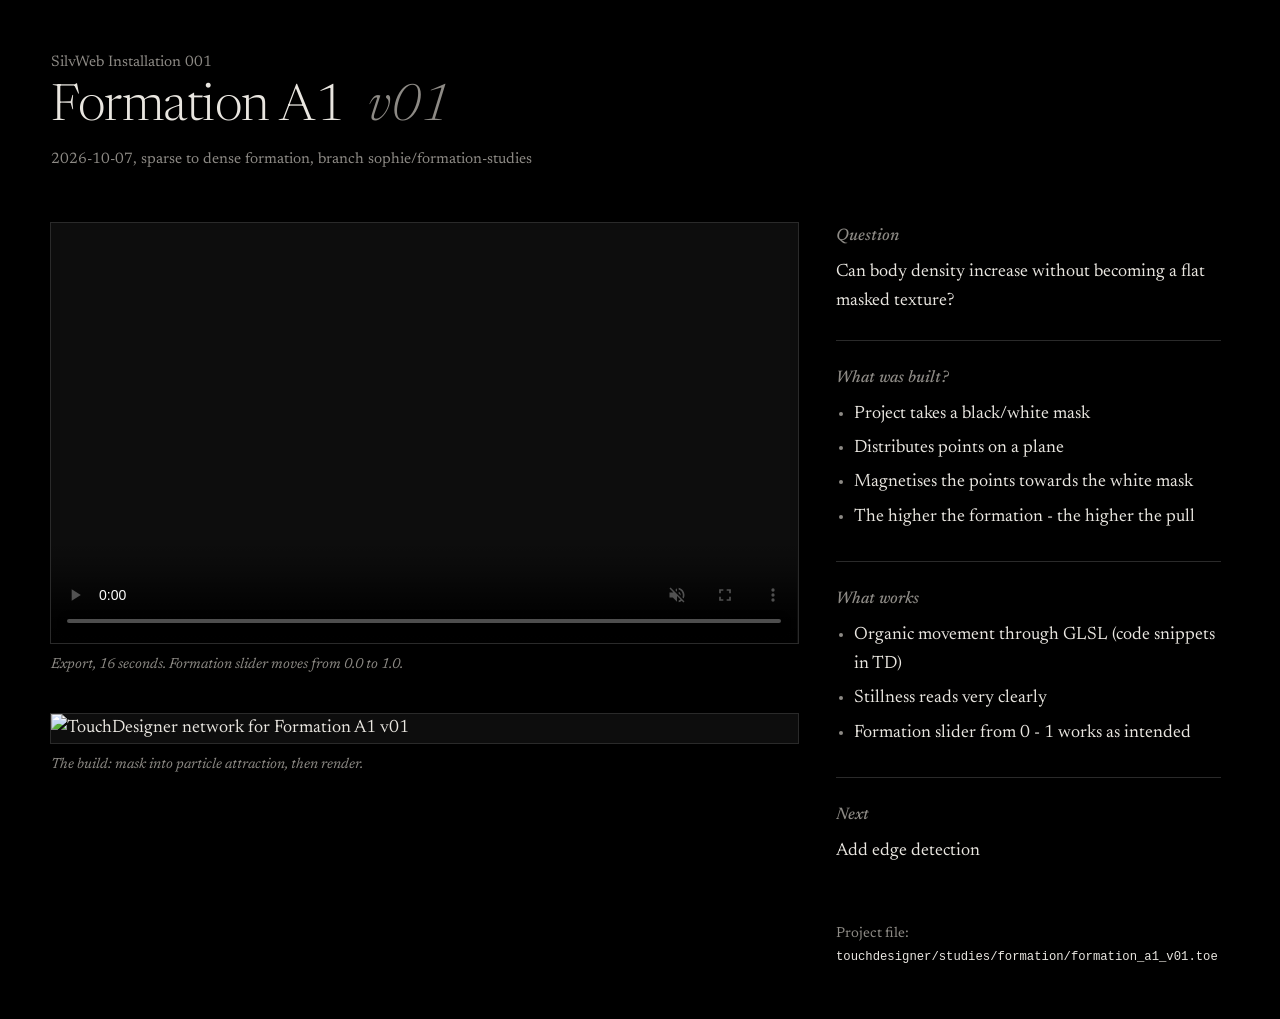
==== index.html @ 9e93fd87 "Change video source and update section titles Updated video source and modified section headings and" ====
<!DOCTYPE html>
<html lang="en">
<head>
  <meta charset="UTF-8">
  <meta name="viewport" content="width=device-width, initial-scale=1">
  <title>Formation A1 v01 | SilvWeb Installation 001</title>

  <link rel="preconnect" href="https://fonts.googleapis.com">
  <link rel="preconnect" href="https://fonts.gstatic.com" crossorigin>
  <link href="https://fonts.googleapis.com/css2?family=Newsreader:ital,opsz,wght@0,6..72,300..600;1,6..72,300..500&display=swap" rel="stylesheet">
  <link rel="stylesheet" href="style.css">
</head>
<body>

  <header class="top">
    <p class="project">SilvWeb Installation 001</p>
    <h1>Formation A1 <span class="version">v01</span></h1>
    <p class="meta">2026-10-07, sparse to dense formation, branch sophie/formation-studies</p>
  </header>

  <main class="study">

    <!-- LEFT: media -->
    <div class="media">

      <figure class="video">
        <video controls loop muted playsinline preload="metadata"
               poster="screenshots/2026-10-07_formation-a1_v01_poster.jpg">
          <source src="exports/V1-1.mp4" type="video/mp4">
          Your browser cannot play this video.
        </video>
        <figcaption>Export, 16 seconds. Formation slider moves from 0.0 to 1.0.</figcaption>
      </figure>

      <figure class="build">
        <img src="screenshots/2026-10-07_formation-a1_v01_network.png"
             alt="TouchDesigner network for Formation A1 v01">
        <figcaption>The build: mask into particle attraction, then render.</figcaption>
      </figure>

    </div>

    <!-- RIGHT: notes -->
    <article class="notes">

      <section>
        <h2>Question</h2>
        <p>Can body density increase without becoming a flat masked texture?</p>
      </section>

      <section>
        <h2>What was built?</h2>
        <ul>
          <li>Project takes a black/white mask</li>
          <li>Distributes points on a plane</li>
          <li>Magnetises the points towards the white mask</li>
          <li>The higher the formation - the higher the pull</li>
        </ul>
      </section>

      <section>
        <h2>What works</h2>
        <ul>
          <li>Organic movement through GLSL (code snippets in TD)</li>
          <li>Stillness reads very clearly</li>
          <li>Formation slider from 0 - 1 works as intended</li>
        </ul>
      </section>

      <section>
        <h2>Next</h2>
        <p>Add edge detection</p>
      </section>

      <p class="files">
        Project file: <code>touchdesigner/studies/formation/formation_a1_v01.toe</code>
      </p>

    </article>

  </main>

</body>
</html>
---- style.css ----
/* SilvWeb study page
   Monochrome on black, to match the work itself.
   Media on the left (video on top, build below), notes on the right. */

:root {
  --bg: #000;
  --text: #e9e6e0;        /* warm white */
  --text-dim: #8d8a85;
  --line: #2a2a2a;
  --panel: #0d0d0d;

  --font: "Newsreader", Georgia, "Times New Roman", serif;

  --gap: clamp(1.5rem, 3vw, 3rem);
  --pad: clamp(1.25rem, 4vw, 3.5rem);
}

*,
*::before,
*::after {
  box-sizing: border-box;
}

html {
  background: var(--bg);
}

body {
  margin: 0;
  background: var(--bg);
  color: var(--text);
  font-family: var(--font);
  font-size: 1.125rem;
  line-height: 1.6;
  -webkit-font-smoothing: antialiased;
}

/* ---------- Header ---------- */

.top {
  padding: var(--pad) var(--pad) 0;
  max-width: 100rem;
  margin: 0 auto;
}

.project {
  margin: 0 0 0.25rem;
  font-size: 0.95rem;
  color: var(--text-dim);
}

h1 {
  margin: 0;
  font-size: clamp(2rem, 4vw, 3.25rem);
  font-weight: 300;
  line-height: 1.1;
  letter-spacing: -0.01em;
}

.version {
  font-style: italic;
  color: var(--text-dim);
  margin-left: 0.25em;
}

.meta {
  margin: 0.75rem 0 0;
  font-size: 0.95rem;
  color: var(--text-dim);
}

/* ---------- Main layout ---------- */

.study {
  display: grid;
  grid-template-columns: minmax(0, 1.9fr) minmax(0, 1fr);
  gap: var(--gap);
  align-items: start;
  max-width: 100rem;
  margin: 0 auto;
  padding: var(--pad);
}

/* ---------- Left: media ---------- */

.media {
  display: flex;
  flex-direction: column;
  gap: var(--gap);
}

figure {
  margin: 0;
}

.video video {
  display: block;
  width: 100%;
  aspect-ratio: 16 / 9;   /* recordings are wide */
  background: var(--panel);
  outline: 1px solid var(--line);
}

.build img {
  display: block;
  width: 100%;
  height: auto;
  background: var(--panel);
  outline: 1px solid var(--line);
}

figcaption {
  margin-top: 0.6rem;
  font-size: 0.9rem;
  font-style: italic;
  color: var(--text-dim);
}

/* ---------- Right: notes ---------- */

.notes {
  /* stays in view while the left column scrolls */
  position: sticky;
  top: var(--pad);
  max-height: calc(100vh - 2 * var(--pad));
  overflow-y: auto;
  padding-right: 0.5rem;
  max-width: 34rem;
}

.notes section {
  padding-bottom: 1.5rem;
  margin-bottom: 1.5rem;
  border-bottom: 1px solid var(--line);
}

.notes section:last-of-type {
  border-bottom: 0;
  margin-bottom: 0;
}

h2 {
  margin: 0 0 0.5rem;
  font-size: 1.05rem;
  font-weight: 500;
  font-style: italic;
  color: var(--text-dim);
}

.notes p {
  margin: 0;
}

.notes ul {
  margin: 0;
  padding-left: 1.1rem;
}

.notes li {
  margin-bottom: 0.35rem;
}

.notes li::marker {
  color: var(--text-dim);
}

.files {
  margin-top: 2rem !important;
  font-size: 0.9rem;
  color: var(--text-dim);
}

code {
  font-family: ui-monospace, "SF Mono", Consolas, monospace;
  font-size: 0.85em;
  color: var(--text);
  overflow-wrap: anywhere;
}

/* ---------- Accessibility ---------- */

:focus-visible {
  outline: 2px solid var(--text);
  outline-offset: 3px;
}

/* ---------- Smaller screens: stack, media first ---------- */

@media (max-width: 62rem) {
  .study {
    grid-template-columns: 1fr;
  }

  .notes {
    position: static;
    max-height: none;
    overflow: visible;
    max-width: none;
  }
}
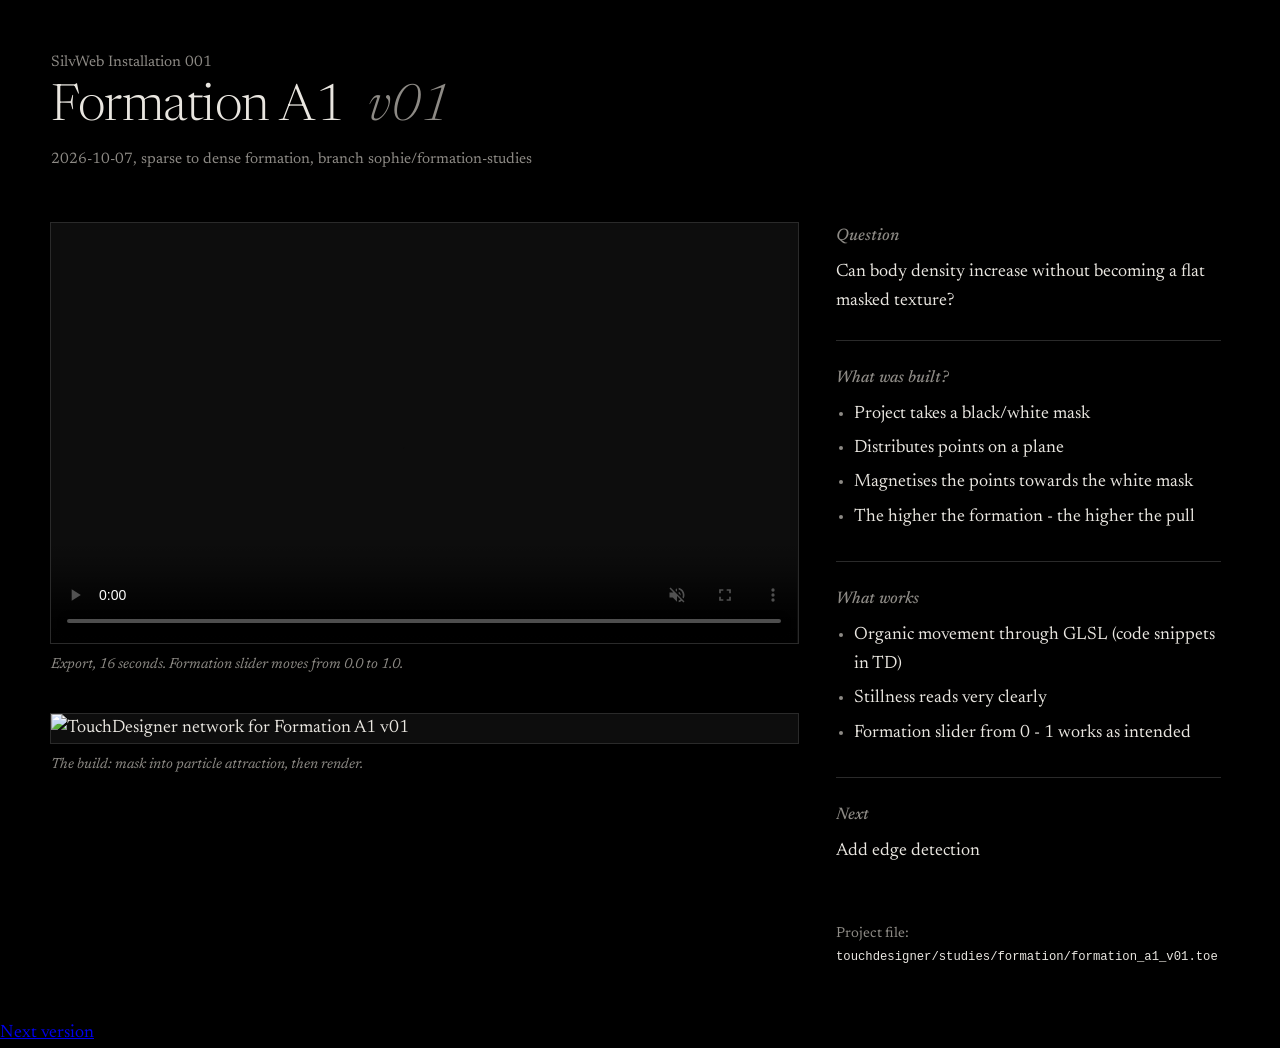
==== commit a487bf28: "Add next version button to index.html Added a button linking to the next version's page." ====
--- a/index.html
+++ b/index.html
@@ -80,5 +80,8 @@
 
   </main>
 
+  <!-- Fixed button, bottom right. Points to the next version's page. -->
+  <a class="next-btn" href="formation-a1-v02.html">Next version</a>
+
 </body>
 </html>
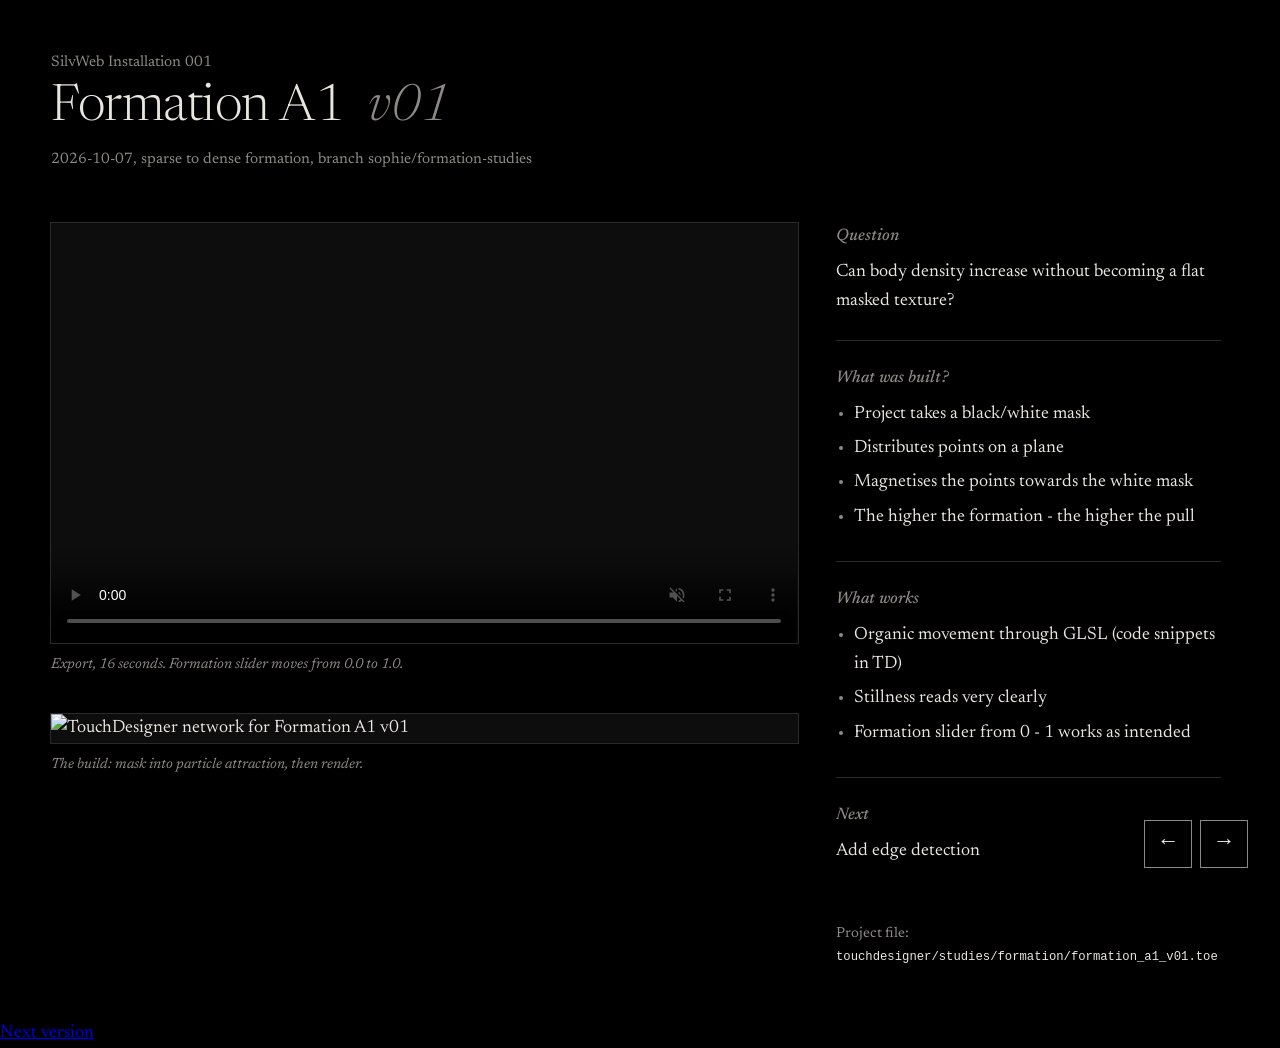
==== commit dcfffa5e: "Add version navigation to index.html Added navigation links for version control." ====
--- a/index.html
+++ b/index.html
@@ -10,6 +10,13 @@
   <link href="https://fonts.googleapis.com/css2?family=Newsreader:ital,opsz,wght@0,6..72,300..600;1,6..72,300..500&display=swap" rel="stylesheet">
   <link rel="stylesheet" href="style.css">
 </head>
+
+<nav class="version-nav" aria-label="Version navigation">
+  <a href="index.html" aria-label="Previous version">←</a>
+  <a href="formation-a1-v03.html" aria-label="Next version">→</a>
+</nav>
+
+  
 <body>
 
   <header class="top">
--- a/style.css
+++ b/style.css
@@ -198,3 +198,39 @@
     max-width: none;
   }
 }
+
+/* ---------- Next version button (fixed, bottom right) ---------- */
+
+.version-nav {
+  position: fixed;
+  right: clamp(1rem, 2.5vw, 2rem);
+  bottom: clamp(1rem, 2.5vw, 2rem);
+  z-index: 10;
+  display: flex;
+  gap: 0.5rem;
+}
+
+.version-nav a {
+  display: grid;
+  place-items: center;
+  width: 3rem;
+  height: 3rem;
+  background: #000;
+  color: #e9e6e0;
+  font-size: 1.4rem;
+  text-decoration: none;
+  border: 1px solid #8d8a85;
+  transition: background 0.2s, color 0.2s;
+}
+
+.version-nav a:hover,
+.version-nav a:focus-visible {
+  background: #e9e6e0;
+  color: #000;
+}
+
+.next-btn:hover {
+  background: var(--text);
+  color: var(--bg);
+  border-color: var(--text);
+}
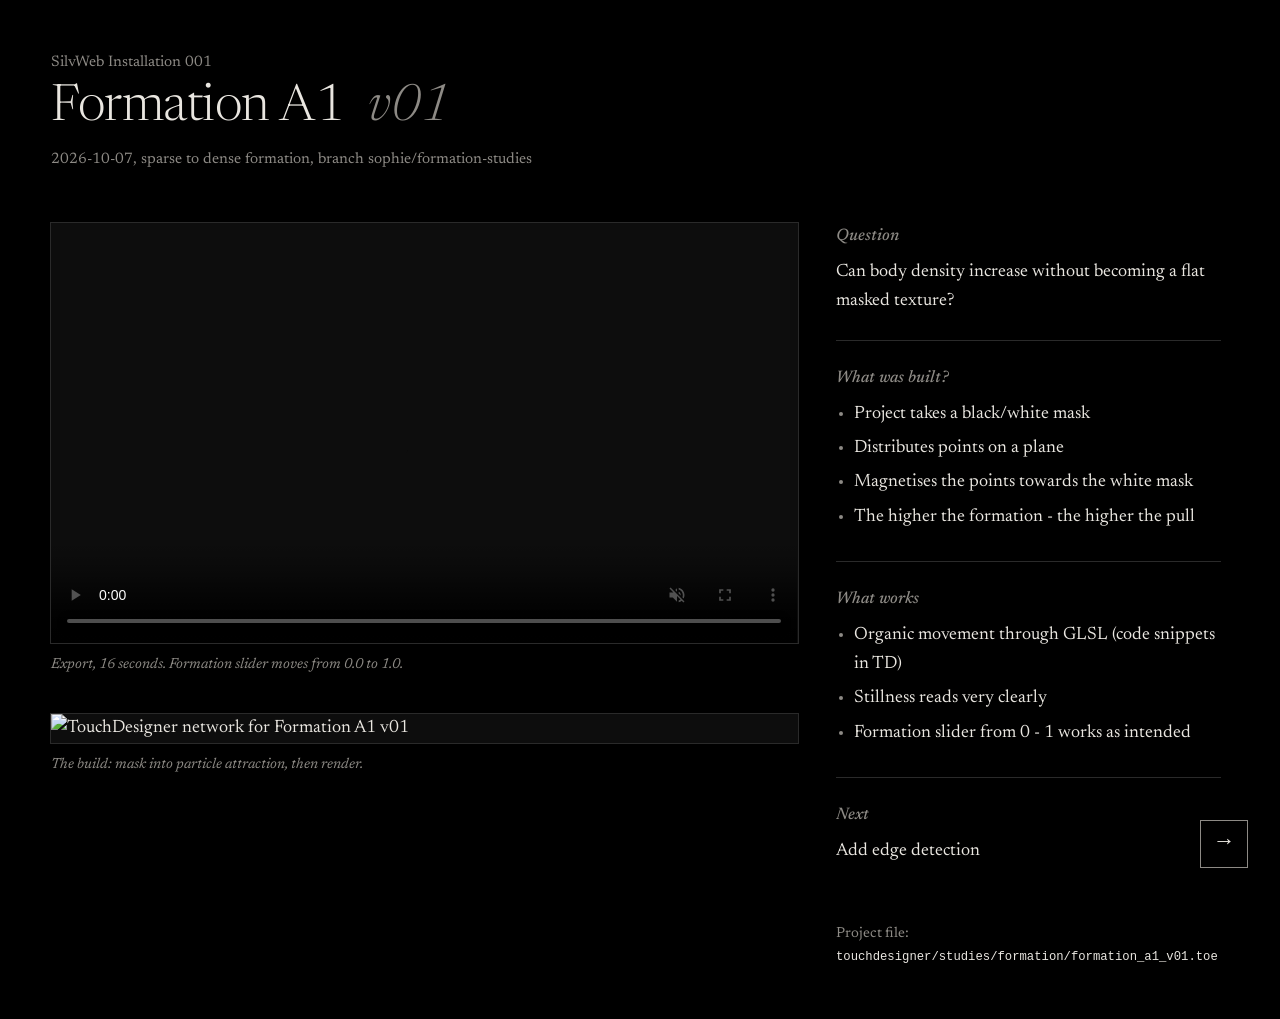
==== commit efd934d9: "Refactor version navigation in index.html Removed previous version navigation and updated next versi" ====
--- a/index.html
+++ b/index.html
@@ -10,11 +10,6 @@
   <link href="https://fonts.googleapis.com/css2?family=Newsreader:ital,opsz,wght@0,6..72,300..600;1,6..72,300..500&display=swap" rel="stylesheet">
   <link rel="stylesheet" href="style.css">
 </head>
-
-<nav class="version-nav" aria-label="Version navigation">
-  <a href="index.html" aria-label="Previous version">←</a>
-  <a href="formation-a1-v03.html" aria-label="Next version">→</a>
-</nav>
 
   
 <body>
@@ -87,8 +82,9 @@
 
   </main>
 
-  <!-- Fixed button, bottom right. Points to the next version's page. -->
-  <a class="next-btn" href="formation-a1-v02.html">Next version</a>
+  <nav class="version-nav" aria-label="Version navigation">
+    <a href="formation-a1-v02.html" aria-label="Next version">→</a>
+  </nav>
 
 </body>
 </html>
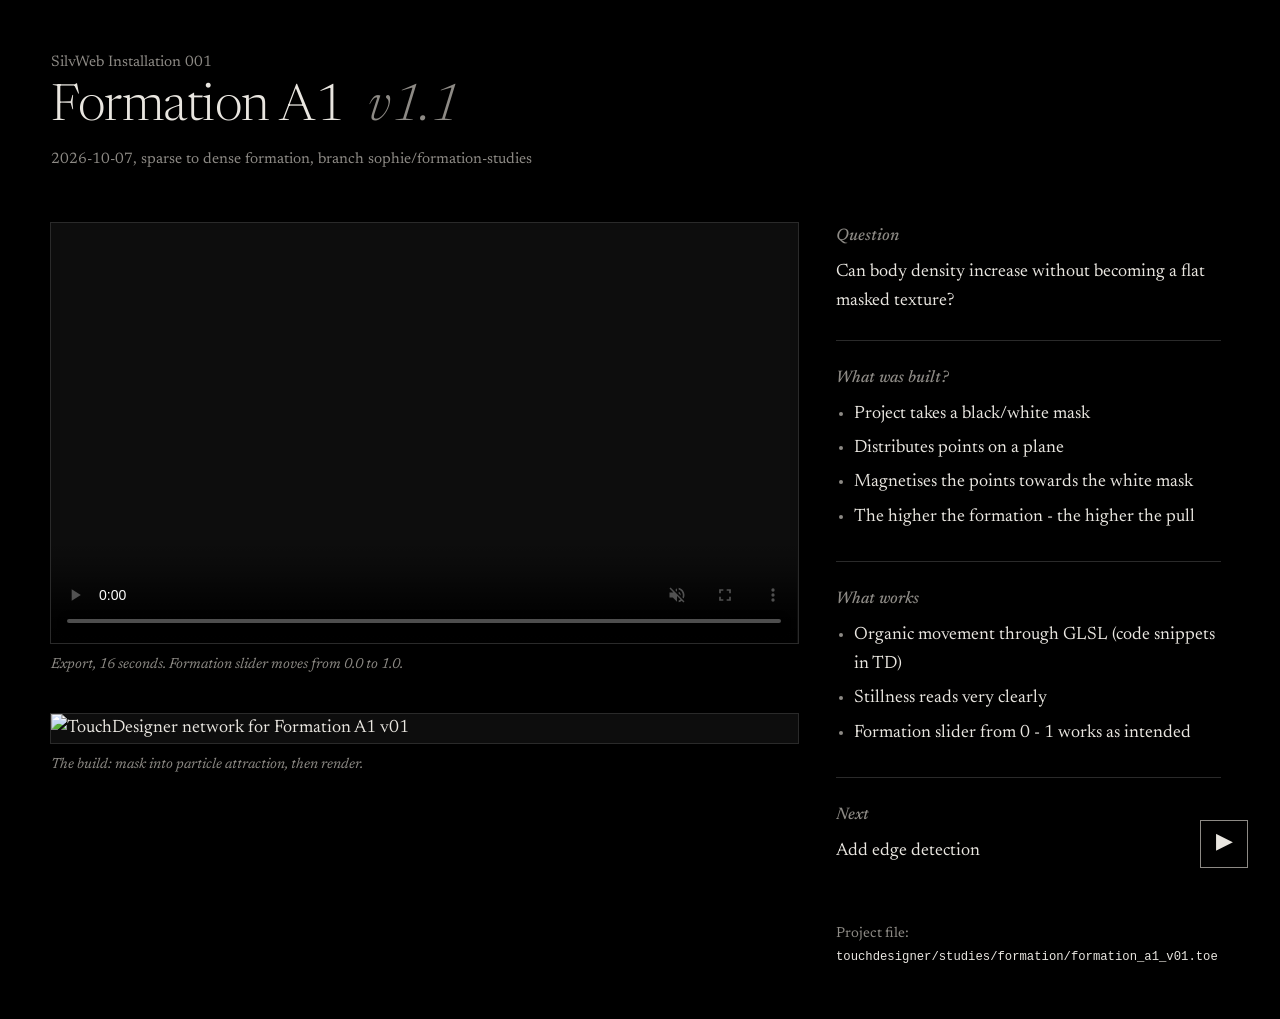
==== commit 3d798e8b: "Update version number to v1.1 in index.html" ====
--- a/index.html
+++ b/index.html
@@ -3,7 +3,7 @@
 <head>
   <meta charset="UTF-8">
   <meta name="viewport" content="width=device-width, initial-scale=1">
-  <title>Formation A1 v01 | SilvWeb Installation 001</title>
+  <title>Formation A1 v1.1 | SilvWeb Installation 001</title>
 
   <link rel="preconnect" href="https://fonts.googleapis.com">
   <link rel="preconnect" href="https://fonts.gstatic.com" crossorigin>
@@ -16,7 +16,7 @@
 
   <header class="top">
     <p class="project">SilvWeb Installation 001</p>
-    <h1>Formation A1 <span class="version">v01</span></h1>
+    <h1>Formation A1 <span class="version">v1.1</span></h1>
     <p class="meta">2026-10-07, sparse to dense formation, branch sophie/formation-studies</p>
   </header>
 
@@ -83,7 +83,7 @@
   </main>
 
   <nav class="version-nav" aria-label="Version navigation">
-    <a href="formation-a1-v02.html" aria-label="Next version">→</a>
+    <a href="formation-a1-v1.2.html" aria-label="Next version">▶</a>
   </nav>
 
 </body>
--- a/style.css
+++ b/style.css
@@ -229,8 +229,30 @@
   color: #000;
 }
 
-.next-btn:hover {
-  background: var(--text);
-  color: var(--bg);
-  border-color: var(--text);
-}
+.version-nav-left {
+  position: fixed;
+  left: clamp(1rem, 2.5vw, 2rem);
+  bottom: clamp(1rem, 2.5vw, 2rem);
+  z-index: 10;
+  display: flex;
+  gap: 0.5rem;
+}
+
+.version-nav-left a {
+  display: grid;
+  place-items: center;
+  width: 3rem;
+  height: 3rem;
+  background: #000;
+  color: #e9e6e0;
+  font-size: 1.4rem;
+  text-decoration: none;
+  border: 1px solid #8d8a85;
+  transition: background 0.2s, color 0.2s;
+}
+
+.version-nav-left a:hover,
+.version-nav-left a:focus-visible {
+  background: #e9e6e0;
+  color: #000;
+}
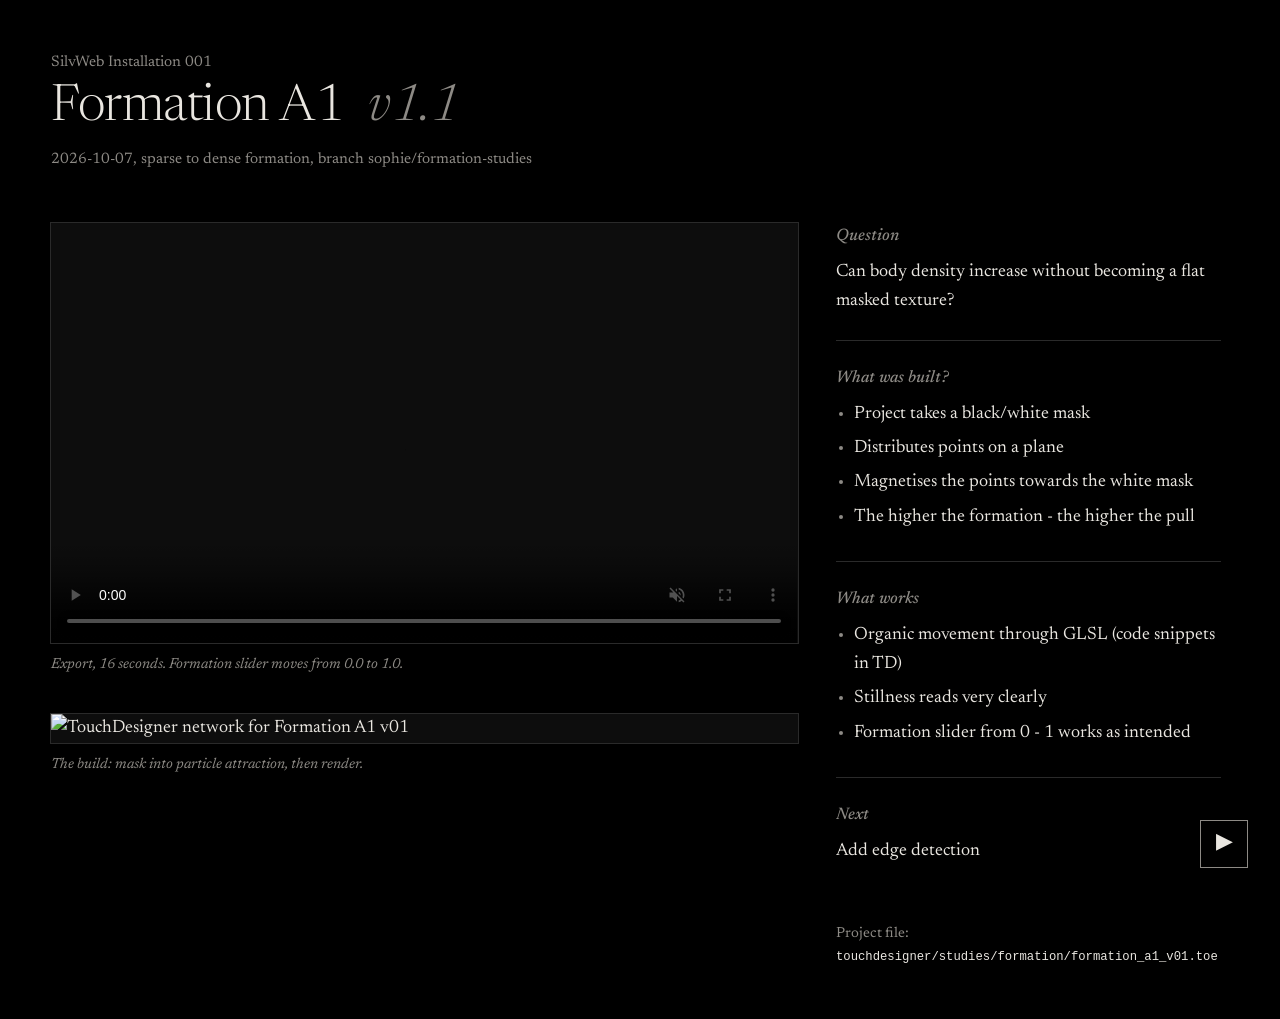
==== commit 2e2bf834: "Fix link to next version in index.html" ====
--- a/index.html
+++ b/index.html
@@ -83,7 +83,7 @@
   </main>
 
   <nav class="version-nav" aria-label="Version navigation">
-    <a href="formation-a1-v1.2.html" aria-label="Next version">▶</a>
+    <a href="formation-a1-v1-2.html" aria-label="Next version">▶</a>
   </nav>
 
 </body>
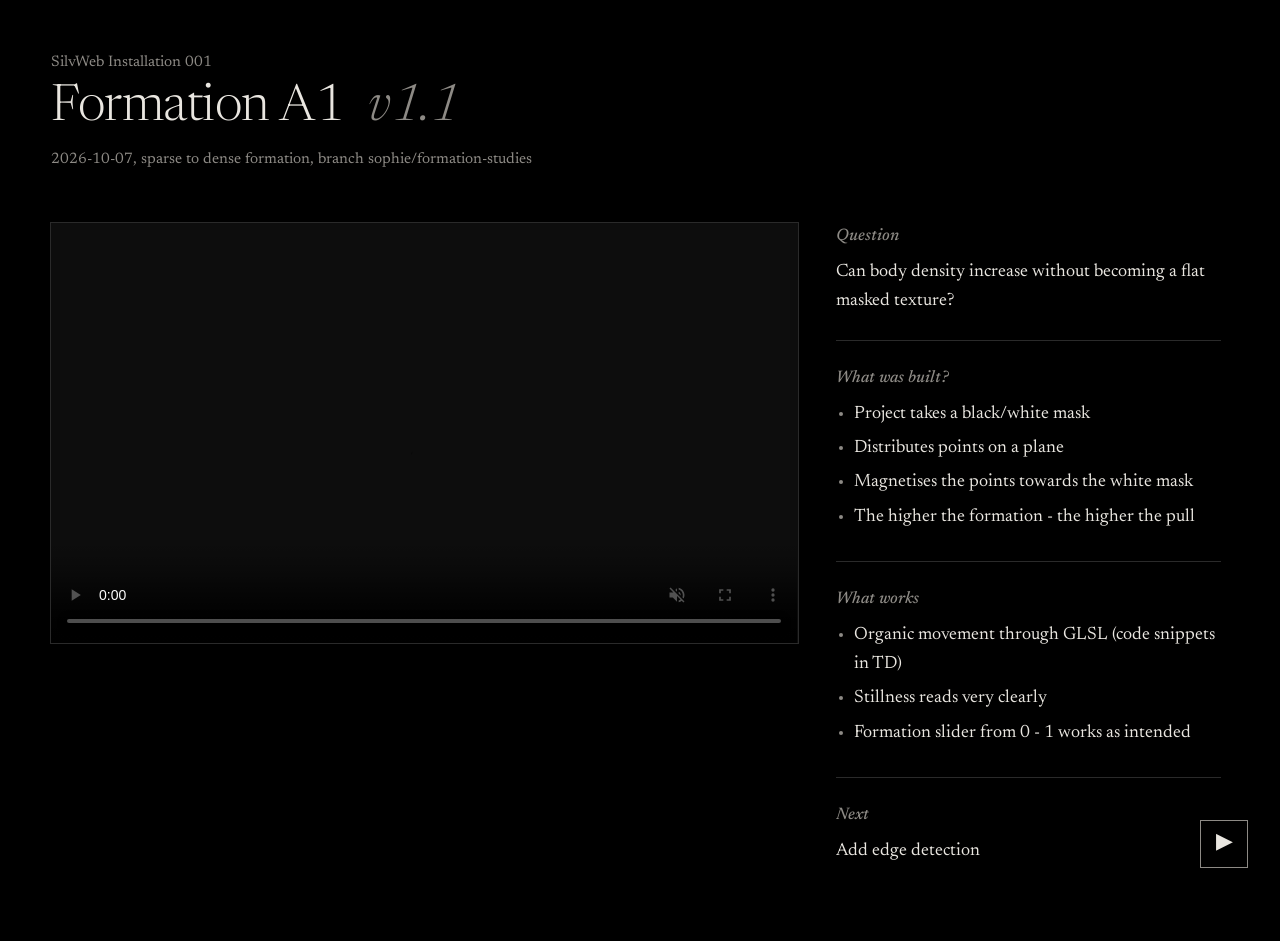
==== commit c564d32f: "Clean up index.html by removing figures and file info Removed unused figures and project file refere" ====
--- a/index.html
+++ b/index.html
@@ -31,13 +31,6 @@
           <source src="exports/V1-1.mp4" type="video/mp4">
           Your browser cannot play this video.
         </video>
-        <figcaption>Export, 16 seconds. Formation slider moves from 0.0 to 1.0.</figcaption>
-      </figure>
-
-      <figure class="build">
-        <img src="screenshots/2026-10-07_formation-a1_v01_network.png"
-             alt="TouchDesigner network for Formation A1 v01">
-        <figcaption>The build: mask into particle attraction, then render.</figcaption>
       </figure>
 
     </div>
@@ -74,10 +67,6 @@
         <p>Add edge detection</p>
       </section>
 
-      <p class="files">
-        Project file: <code>touchdesigner/studies/formation/formation_a1_v01.toe</code>
-      </p>
-
     </article>
 
   </main>
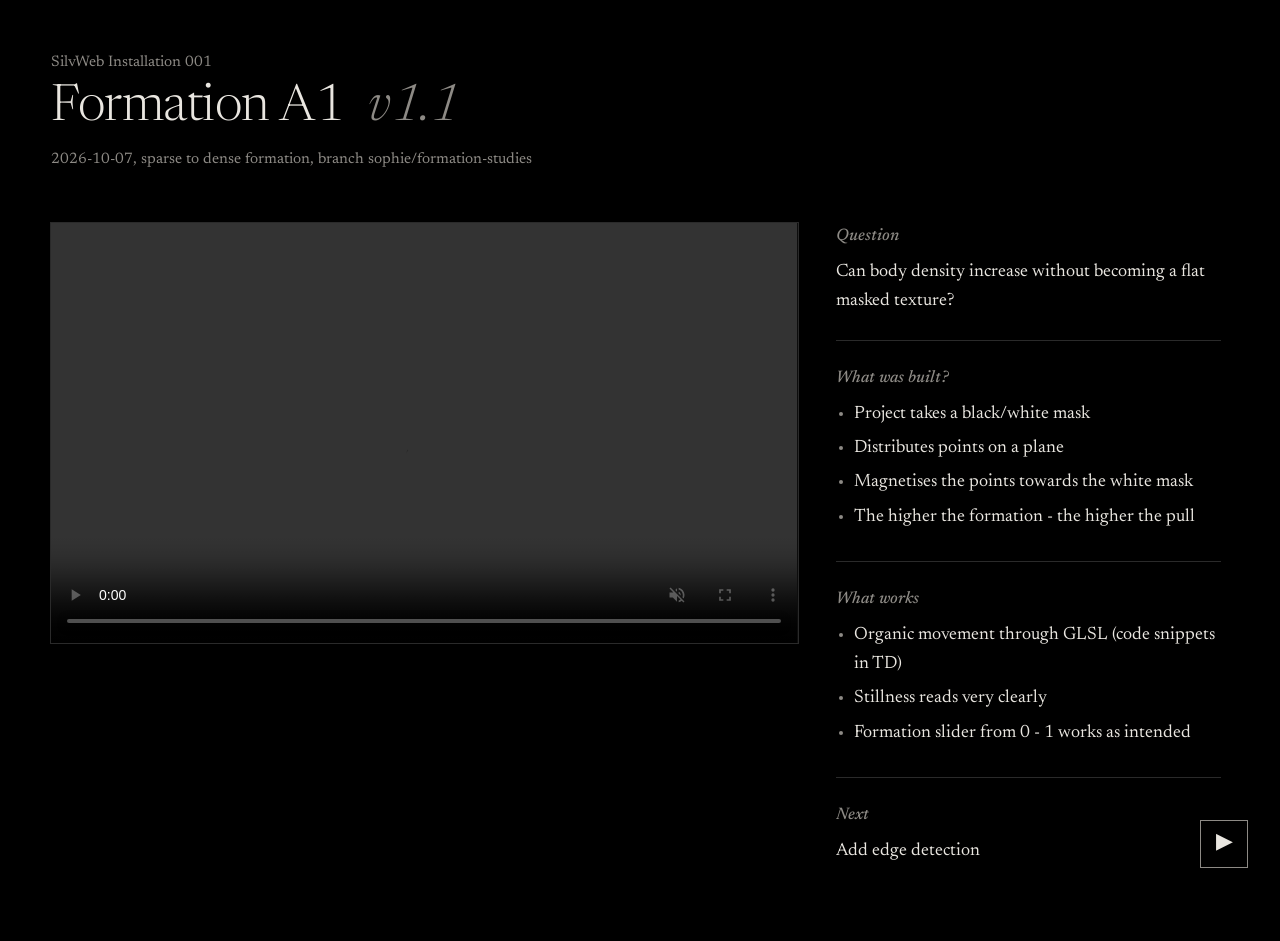
==== commit 564f625c: "Update index.html" ====
--- a/index.html
+++ b/index.html
@@ -27,7 +27,6 @@
 
       <figure class="video">
         <video controls loop muted playsinline preload="metadata"
-               poster="screenshots/2026-10-07_formation-a1_v01_poster.jpg">
           <source src="exports/V1-1.mp4" type="video/mp4">
           Your browser cannot play this video.
         </video>
